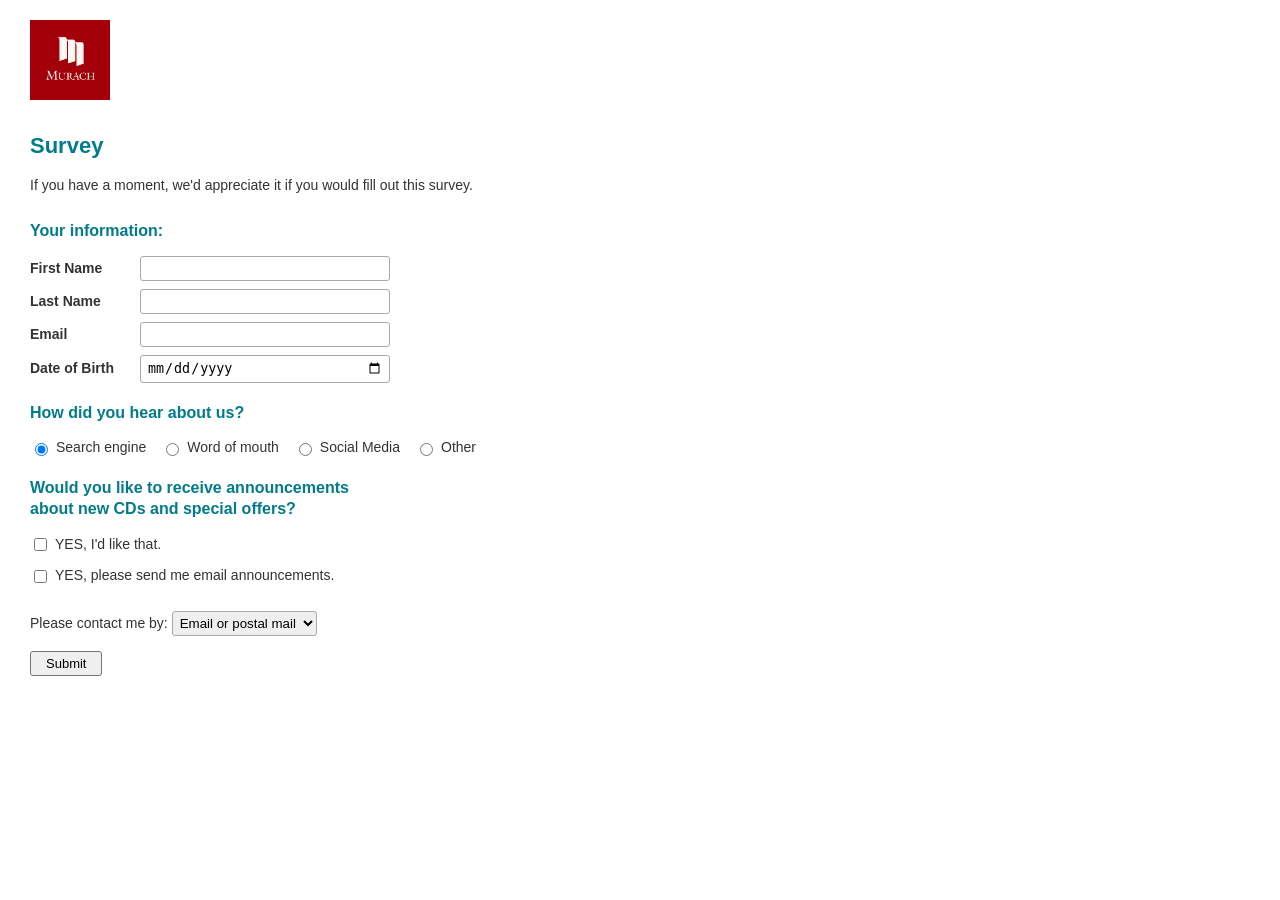
==== index.html @ 43de8ee8 "feat: email list survey app (JSP/Servlet) with Docker deploy for Render" ====
<!DOCTYPE html>
<html lang="en">
<head>
    <meta charset="UTF-8">
    <meta name="viewport" content="width=device-width, initial-scale=1.0">
    <title>Murach Survey</title>
    <link rel="stylesheet" href="main.css">
</head>
<body>
    <main class="survey-container">
        <header>
            <!-- Đã cập nhật đường dẫn ảnh vào thư mục image -->
            <img src="image/images.png" alt="Murach Logo" class="logo">
            <h1>Survey</h1>
            <p class="intro-text">If you have a moment, we'd appreciate it if you would fill out this survey.</p>
        </header>

        <form action="emailList" method="POST">

            <section class="form-section">
                <h2>Your information:</h2>

                <div class="input-group">
                    <label for="firstName">First Name</label>
                    <input type="text" id="firstName" name="firstName" required>
                </div>
                <div class="input-group">
                    <label for="lastName">Last Name</label>
                    <input type="text" id="lastName" name="lastName" required>
                </div>
                <div class="input-group">
                    <label for="email">Email</label>
                    <input type="email" id="email" name="email" required>
                </div>
                <div class="input-group">
                    <label for="dob">Date of Birth</label>
                    <input type="date" id="dob" name="dob">
                </div>
            </section>

            <section class="form-section">
                <h2>How did you hear about us?</h2>
                <div class="radio-group">
                    <label><input type="radio" name="hearAbout" value="search" checked> Search engine</label>
                    <label><input type="radio" name="hearAbout" value="word"> Word of mouth</label>
                    <label><input type="radio" name="hearAbout" value="social"> Social Media</label>
                    <label><input type="radio" name="hearAbout" value="other"> Other</label>
                </div>
            </section>

            <section class="form-section">
                <h2>Would you like to receive announcements<br>about new CDs and special offers?</h2>
                <div class="checkbox-group">
                    <label><input type="checkbox" name="announcements" value="like"> YES, I'd like that.</label>
                    <label><input type="checkbox" name="announcements" value="email_announcements"> YES, please send me email announcements.</label>
                </div>
            </section>

            <section class="contact-method">
                <label for="contactBy">Please contact me by:</label>
                <select name="contactBy" id="contactBy">
                    <option value="email_or_postal">Email or postal mail</option>
                    <option value="email">Email</option>
                    <option value="postal">Postal mail</option>
                </select>
            </section>

            <button type="submit" class="submit-btn">Submit</button>
        </form>
    </main>
</body>
</html>
---- main.css ----
:root {
    --primary-teal: #007c8a;
    --text-dark: #333;
    --border-gray: #a9a9a9;
    --bg-btn: #efefef;
    --bg-btn-hover: #e5e5e5;
}

*, *::before, *::after {
    box-sizing: border-box;
}

body {
    font-family: Arial, sans-serif;
    color: var(--text-dark);
    margin: 20px 30px;
    line-height: 1.4;
}

.survey-container {
    max-width: 800px;
}

.logo {
    height: 80px;
    margin-bottom: 10px;
}

header h1 {
    color: var(--primary-teal);
    font-size: 22px;
    margin-bottom: 10px;
}

.intro-text {
    font-size: 14px;
    margin-bottom: 25px;
}

.form-section {
    margin-bottom: 20px;
}

.form-section h2 {
    color: var(--primary-teal);
    font-size: 16px;
    margin-bottom: 15px;
    line-height: 1.3;
}

.input-group {
    display: flex;
    align-items: center;
    margin-bottom: 8px;
}

.input-group label {
    flex: 0 0 110px;
    font-weight: bold;
    font-size: 14px;
}

.input-group input {
    flex: 0 0 250px;
    padding: 4px 6px;
    border: 1px solid var(--border-gray);
    border-radius: 3px;
    transition: border-color 0.3s ease, box-shadow 0.3s ease;
}

.input-group input:focus {
    border-color: var(--primary-teal);
    outline: none;
    box-shadow: 0 0 4px rgba(0, 124, 138, 0.3);
}

.radio-group {
    display: flex;
    gap: 15px;
    font-size: 14px;
    flex-wrap: wrap;
}

.checkbox-group {
    display: flex;
    flex-direction: column;
    gap: 12px;
    font-size: 14px;
}

.radio-group label, .checkbox-group label {
    display: flex;
    align-items: center;
    gap: 5px;
    cursor: pointer;
}

.contact-method {
    font-size: 14px;
    margin-top: 25px;
    margin-bottom: 15px;
}

.contact-method select {
    padding: 3px;
    border: 1px solid var(--border-gray);
    border-radius: 3px;
}

.submit-btn {
    padding: 4px 15px;
    background-color: var(--bg-btn);
    border: 1px solid #767676;
    border-radius: 3px;
    font-size: 13px;
    cursor: pointer;
    transition: background-color 0.2s ease;
}

.submit-btn:hover {
    background-color: var(--bg-btn-hover);
}

/* Trang kết quả sau khi submit */
.result-row {
    display: flex;
    margin-bottom: 12px;
    font-size: 15px;
    align-items: baseline;
}
.result-row label {
    flex: 0 0 160px; /* Giữ độ rộng nhãn cố định để thẳng hàng */
    font-weight: bold;
    color: var(--primary-teal, #007c8a);
}
.result-row span {
    flex: 1;
    color: #333;
}
.announcement-list {
    margin: 0;
    padding-left: 20px;
}
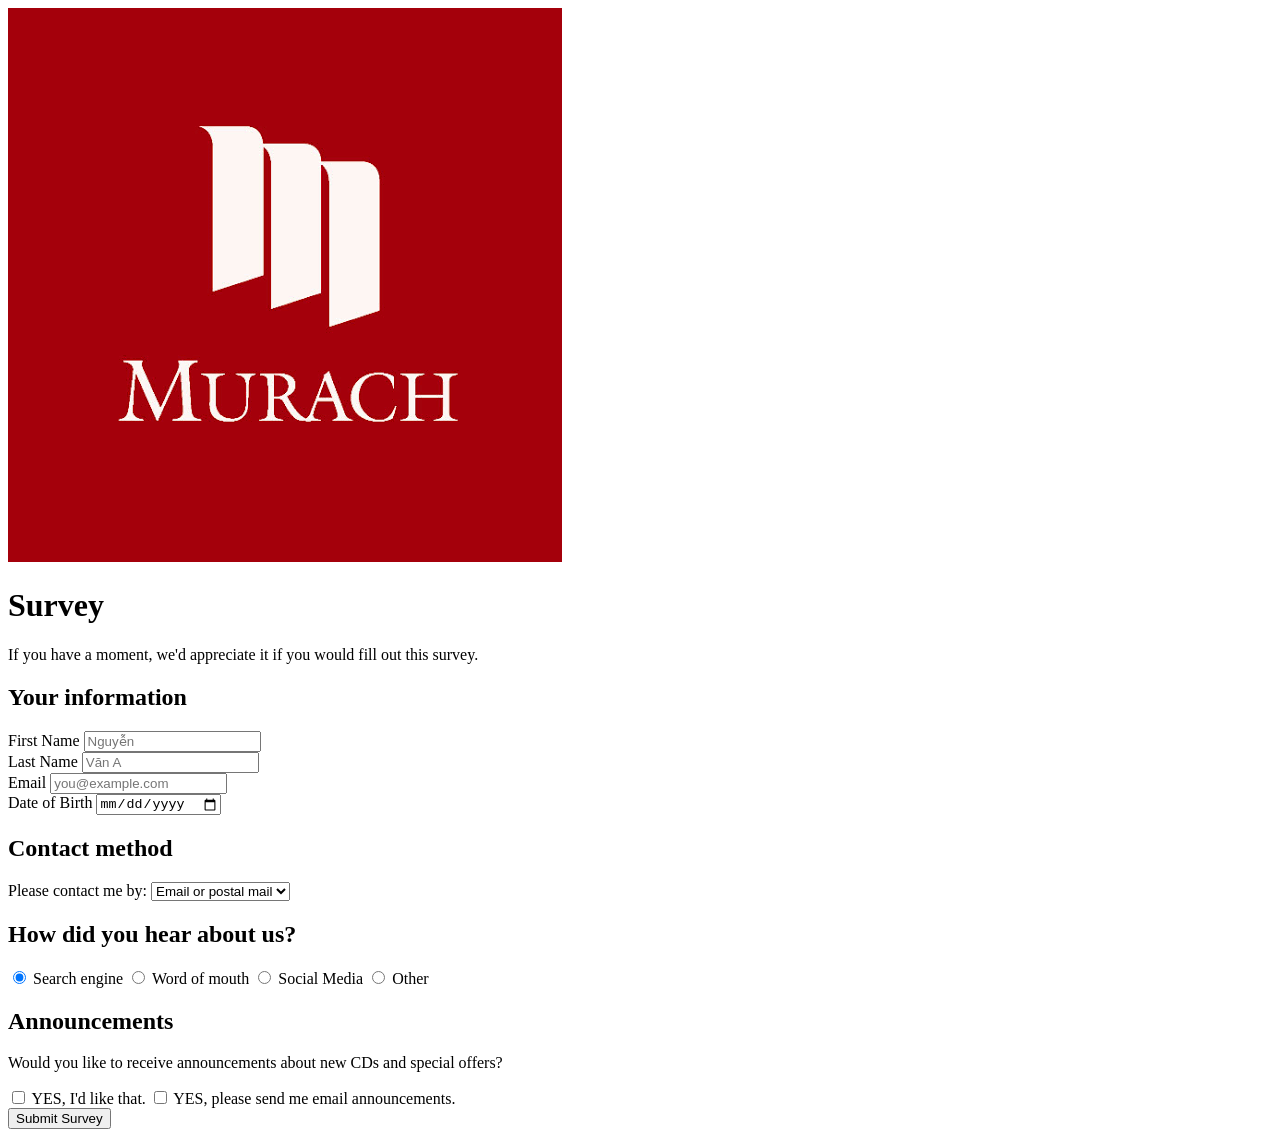
==== commit 0cc631b2: "style: redesign survey form with two-column card layout" ====
--- a/index.html
+++ b/index.html
@@ -4,68 +4,84 @@
     <meta charset="UTF-8">
     <meta name="viewport" content="width=device-width, initial-scale=1.0">
     <title>Murach Survey</title>
-    <link rel="stylesheet" href="main.css">
+    <link rel="stylesheet" href="styles/main.css">
 </head>
 <body>
     <main class="survey-container">
-        <header>
-            <!-- Đã cập nhật đường dẫn ảnh vào thư mục image -->
+
+        <header class="hero">
             <img src="image/images.png" alt="Murach Logo" class="logo">
-            <h1>Survey</h1>
-            <p class="intro-text">If you have a moment, we'd appreciate it if you would fill out this survey.</p>
+            <div class="hero-text">
+                <h1>Survey</h1>
+                <p class="intro-text">If you have a moment, we'd appreciate it if you would fill out this survey.</p>
+            </div>
         </header>
 
-        <form action="emailList" method="POST">
+        <form action="emailList" method="POST" class="survey-card">
 
-            <section class="form-section">
-                <h2>Your information:</h2>
+            <div class="form-grid">
 
-                <div class="input-group">
-                    <label for="firstName">First Name</label>
-                    <input type="text" id="firstName" name="firstName" required>
+                <div class="col">
+                    <section class="form-section">
+                        <h2>Your information</h2>
+
+                        <div class="input-group">
+                            <label for="firstName">First Name</label>
+                            <input type="text" id="firstName" name="firstName" placeholder="Nguyễn" required>
+                        </div>
+                        <div class="input-group">
+                            <label for="lastName">Last Name</label>
+                            <input type="text" id="lastName" name="lastName" placeholder="Văn A" required>
+                        </div>
+                        <div class="input-group">
+                            <label for="email">Email</label>
+                            <input type="email" id="email" name="email" placeholder="you@example.com" required>
+                        </div>
+                        <div class="input-group">
+                            <label for="dob">Date of Birth</label>
+                            <input type="date" id="dob" name="dob">
+                        </div>
+                    </section>
+
+                    <section class="form-section">
+                        <h2>Contact method</h2>
+                        <div class="contact-method">
+                            <label for="contactBy">Please contact me by:</label>
+                            <select name="contactBy" id="contactBy">
+                                <option value="email_or_postal">Email or postal mail</option>
+                                <option value="email">Email</option>
+                                <option value="postal">Postal mail</option>
+                            </select>
+                        </div>
+                    </section>
                 </div>
-                <div class="input-group">
-                    <label for="lastName">Last Name</label>
-                    <input type="text" id="lastName" name="lastName" required>
+
+                <div class="col">
+                    <section class="form-section">
+                        <h2>How did you hear about us?</h2>
+                        <div class="radio-group">
+                            <label><input type="radio" name="hearAbout" value="search" checked> Search engine</label>
+                            <label><input type="radio" name="hearAbout" value="word"> Word of mouth</label>
+                            <label><input type="radio" name="hearAbout" value="social"> Social Media</label>
+                            <label><input type="radio" name="hearAbout" value="other"> Other</label>
+                        </div>
+                    </section>
+
+                    <section class="form-section">
+                        <h2>Announcements</h2>
+                        <p class="section-hint">Would you like to receive announcements about new CDs and special offers?</p>
+                        <div class="checkbox-group">
+                            <label><input type="checkbox" name="announcements" value="like"> YES, I'd like that.</label>
+                            <label><input type="checkbox" name="announcements" value="email_announcements"> YES, please send me email announcements.</label>
+                        </div>
+                    </section>
                 </div>
-                <div class="input-group">
-                    <label for="email">Email</label>
-                    <input type="email" id="email" name="email" required>
-                </div>
-                <div class="input-group">
-                    <label for="dob">Date of Birth</label>
-                    <input type="date" id="dob" name="dob">
-                </div>
-            </section>
 
-            <section class="form-section">
-                <h2>How did you hear about us?</h2>
-                <div class="radio-group">
-                    <label><input type="radio" name="hearAbout" value="search" checked> Search engine</label>
-                    <label><input type="radio" name="hearAbout" value="word"> Word of mouth</label>
-                    <label><input type="radio" name="hearAbout" value="social"> Social Media</label>
-                    <label><input type="radio" name="hearAbout" value="other"> Other</label>
-                </div>
-            </section>
+            </div>
 
-            <section class="form-section">
-                <h2>Would you like to receive announcements<br>about new CDs and special offers?</h2>
-                <div class="checkbox-group">
-                    <label><input type="checkbox" name="announcements" value="like"> YES, I'd like that.</label>
-                    <label><input type="checkbox" name="announcements" value="email_announcements"> YES, please send me email announcements.</label>
-                </div>
-            </section>
-
-            <section class="contact-method">
-                <label for="contactBy">Please contact me by:</label>
-                <select name="contactBy" id="contactBy">
-                    <option value="email_or_postal">Email or postal mail</option>
-                    <option value="email">Email</option>
-                    <option value="postal">Postal mail</option>
-                </select>
-            </section>
-
-            <button type="submit" class="submit-btn">Submit</button>
+            <div class="submit-row">
+                <button type="submit" class="submit-btn">Submit Survey</button>
+            </div>
         </form>
     </main>
 </body>
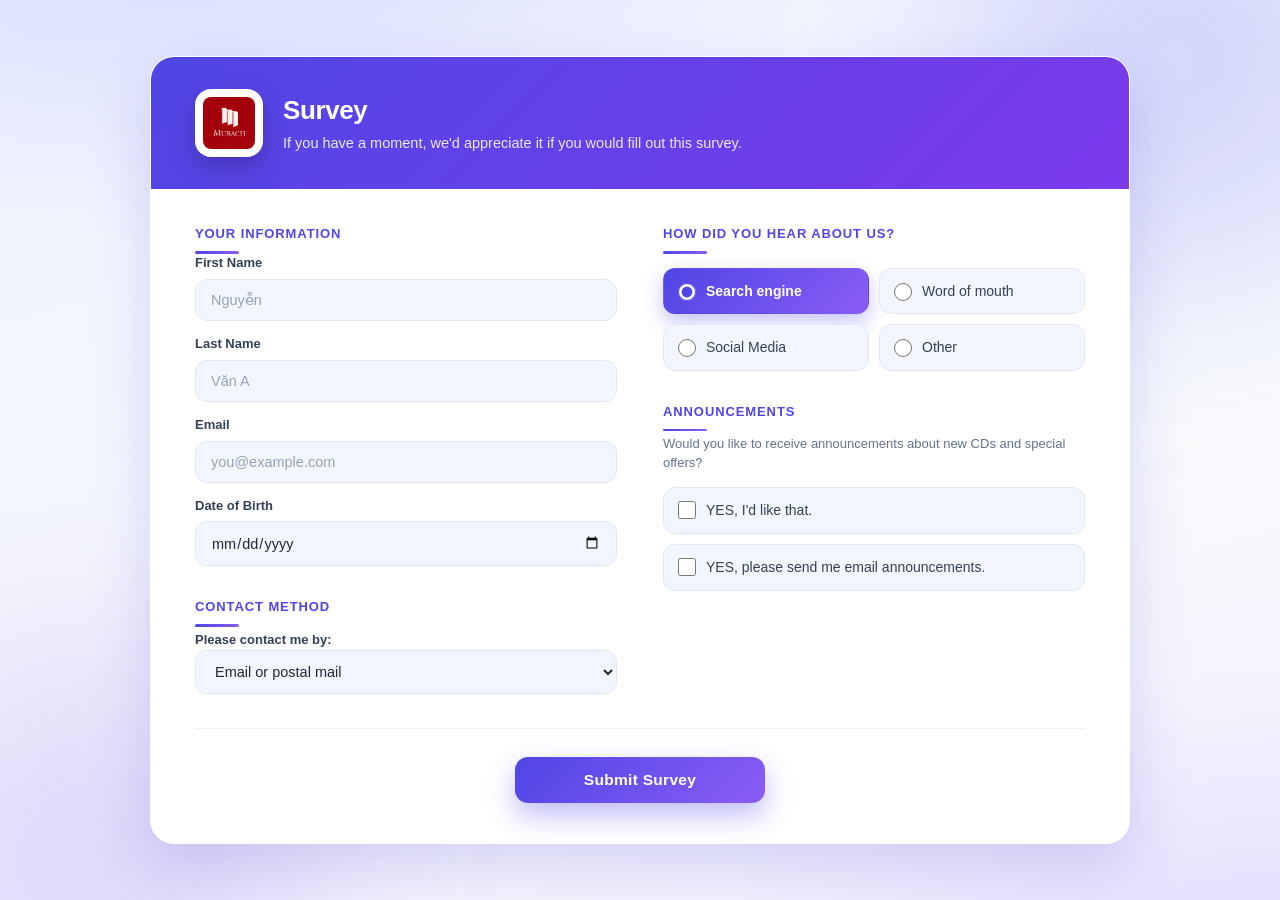
==== commit 28147baa: "style: indigo/violet theme polish with cohesive results page - New indigo palette (--primary #4f46e5" ====
--- a/index.html
+++ b/index.html
@@ -4,85 +4,88 @@
     <meta charset="UTF-8">
     <meta name="viewport" content="width=device-width, initial-scale=1.0">
     <title>Murach Survey</title>
-    <link rel="stylesheet" href="styles/main.css">
+    <link rel="stylesheet" href="styles/main.css?v=4">
 </head>
 <body>
     <main class="survey-container">
 
-        <header class="hero">
-            <img src="image/images.png" alt="Murach Logo" class="logo">
-            <div class="hero-text">
-                <h1>Survey</h1>
-                <p class="intro-text">If you have a moment, we'd appreciate it if you would fill out this survey.</p>
-            </div>
-        </header>
+        <div class="survey-card">
 
-        <form action="emailList" method="POST" class="survey-card">
+            <header class="hero">
+                <img src="image/images.png" alt="Murach Logo" class="logo">
+                <div class="hero-text">
+                    <h1>Survey</h1>
+                    <p class="intro-text">If you have a moment, we'd appreciate it if you would fill out this survey.</p>
+                </div>
+            </header>
 
-            <div class="form-grid">
+            <form action="emailList" method="POST" class="form-body">
 
-                <div class="col">
-                    <section class="form-section">
-                        <h2>Your information</h2>
+                <div class="form-grid">
 
-                        <div class="input-group">
-                            <label for="firstName">First Name</label>
-                            <input type="text" id="firstName" name="firstName" placeholder="Nguyễn" required>
-                        </div>
-                        <div class="input-group">
-                            <label for="lastName">Last Name</label>
-                            <input type="text" id="lastName" name="lastName" placeholder="Văn A" required>
-                        </div>
-                        <div class="input-group">
-                            <label for="email">Email</label>
-                            <input type="email" id="email" name="email" placeholder="you@example.com" required>
-                        </div>
-                        <div class="input-group">
-                            <label for="dob">Date of Birth</label>
-                            <input type="date" id="dob" name="dob">
-                        </div>
-                    </section>
+                    <div class="col">
+                        <section class="form-section">
+                            <h2>Your information</h2>
 
-                    <section class="form-section">
-                        <h2>Contact method</h2>
-                        <div class="contact-method">
-                            <label for="contactBy">Please contact me by:</label>
-                            <select name="contactBy" id="contactBy">
-                                <option value="email_or_postal">Email or postal mail</option>
-                                <option value="email">Email</option>
-                                <option value="postal">Postal mail</option>
-                            </select>
-                        </div>
-                    </section>
+                            <div class="input-group">
+                                <label for="firstName">First Name</label>
+                                <input type="text" id="firstName" name="firstName" placeholder="Nguyễn" required>
+                            </div>
+                            <div class="input-group">
+                                <label for="lastName">Last Name</label>
+                                <input type="text" id="lastName" name="lastName" placeholder="Văn A" required>
+                            </div>
+                            <div class="input-group">
+                                <label for="email">Email</label>
+                                <input type="email" id="email" name="email" placeholder="you@example.com" required>
+                            </div>
+                            <div class="input-group">
+                                <label for="dob">Date of Birth</label>
+                                <input type="date" id="dob" name="dob">
+                            </div>
+                        </section>
+
+                        <section class="form-section">
+                            <h2>Contact method</h2>
+                            <div class="contact-method">
+                                <label for="contactBy">Please contact me by:</label>
+                                <select name="contactBy" id="contactBy">
+                                    <option value="email_or_postal">Email or postal mail</option>
+                                    <option value="email">Email</option>
+                                    <option value="postal">Postal mail</option>
+                                </select>
+                            </div>
+                        </section>
+                    </div>
+
+                    <div class="col">
+                        <section class="form-section">
+                            <h2>How did you hear about us?</h2>
+                            <div class="radio-group">
+                                <label><input type="radio" name="hearAbout" value="search" checked> Search engine</label>
+                                <label><input type="radio" name="hearAbout" value="word"> Word of mouth</label>
+                                <label><input type="radio" name="hearAbout" value="social"> Social Media</label>
+                                <label><input type="radio" name="hearAbout" value="other"> Other</label>
+                            </div>
+                        </section>
+
+                        <section class="form-section">
+                            <h2>Announcements</h2>
+                            <p class="section-hint">Would you like to receive announcements about new CDs and special offers?</p>
+                            <div class="checkbox-group">
+                                <label><input type="checkbox" name="announcements" value="like"> YES, I'd like that.</label>
+                                <label><input type="checkbox" name="announcements" value="email_announcements"> YES, please send me email announcements.</label>
+                            </div>
+                        </section>
+                    </div>
+
                 </div>
 
-                <div class="col">
-                    <section class="form-section">
-                        <h2>How did you hear about us?</h2>
-                        <div class="radio-group">
-                            <label><input type="radio" name="hearAbout" value="search" checked> Search engine</label>
-                            <label><input type="radio" name="hearAbout" value="word"> Word of mouth</label>
-                            <label><input type="radio" name="hearAbout" value="social"> Social Media</label>
-                            <label><input type="radio" name="hearAbout" value="other"> Other</label>
-                        </div>
-                    </section>
-
-                    <section class="form-section">
-                        <h2>Announcements</h2>
-                        <p class="section-hint">Would you like to receive announcements about new CDs and special offers?</p>
-                        <div class="checkbox-group">
-                            <label><input type="checkbox" name="announcements" value="like"> YES, I'd like that.</label>
-                            <label><input type="checkbox" name="announcements" value="email_announcements"> YES, please send me email announcements.</label>
-                        </div>
-                    </section>
+                <div class="submit-row">
+                    <button type="submit" class="submit-btn">Submit Survey</button>
                 </div>
-
-            </div>
-
-            <div class="submit-row">
-                <button type="submit" class="submit-btn">Submit Survey</button>
-            </div>
-        </form>
+            </form>
+        </div>
     </main>
 </body>
 </html>
--- a/styles/main.css
+++ b/styles/main.css
@@ -0,0 +1,359 @@
+:root {
+    --primary: #4f46e5;
+    --primary-dark: #4338ca;
+    --accent: #8b5cf6;
+    --text: #1e293b;
+    --subtext: #64748b;
+    --border: #e2e8f0;
+    --card: #ffffff;
+    --soft: #f4f6ff;
+    --shadow: 0 24px 60px rgba(67, 56, 202, 0.18);
+    --radius-lg: 24px;
+}
+
+*, *::before, *::after {
+    box-sizing: border-box;
+    margin: 0;
+    padding: 0;
+}
+
+body {
+    font-family: 'Segoe UI', Arial, sans-serif;
+    color: var(--text);
+    line-height: 1.45;
+    min-height: 100svh;
+    display: flex;
+    padding: 48px 20px;
+    background:
+        radial-gradient(1100px 560px at 15% -10%, rgba(99, 102, 241, 0.16), transparent 60%),
+        radial-gradient(1000px 540px at 100% 110%, rgba(139, 92, 246, 0.14), transparent 60%),
+        linear-gradient(165deg, #eef2ff 0%, #f8fafc 60%, #f1f0fe 100%);
+}
+
+body::before,
+body::after {
+    content: '';
+    position: fixed;
+    border-radius: 50%;
+    filter: blur(100px);
+    z-index: 0;
+    pointer-events: none;
+}
+
+body::before {
+    width: 430px;
+    height: 430px;
+    background: rgba(99, 102, 241, 0.22);
+    top: -150px;
+    right: -110px;
+}
+
+body::after {
+    width: 420px;
+    height: 420px;
+    background: rgba(139, 92, 246, 0.20);
+    bottom: -150px;
+    left: -120px;
+}
+
+/* ===== Card center ===== */
+.survey-container {
+    margin: auto;
+    width: 100%;
+    max-width: 980px;
+    position: relative;
+    z-index: 1;
+}
+
+.survey-card {
+    background: var(--card);
+    border-radius: var(--radius-lg);
+    overflow: hidden;
+    box-shadow: var(--shadow);
+    border: 1px solid rgba(255, 255, 255, 0.7);
+    animation: rise 0.5s ease both;
+}
+
+@keyframes rise {
+    from { opacity: 0; transform: translateY(18px); }
+    to   { opacity: 1; transform: none; }
+}
+
+/* ===== Hero band ===== */
+.hero {
+    display: flex;
+    align-items: center;
+    gap: 20px;
+    padding: 32px 44px;
+    background: linear-gradient(135deg, #4f46e5 0%, #7c3aed 100%);
+    color: #fff;
+}
+
+.logo {
+    height: 68px;
+    width: 68px;
+    object-fit: cover;
+    border-radius: 16px;
+    background: #fff;
+    padding: 8px;
+    box-shadow: 0 10px 24px rgba(0, 0, 0, 0.22);
+}
+
+.hero h1 {
+    font-size: 26px;
+    font-weight: 800;
+    letter-spacing: -0.4px;
+    margin-bottom: 3px;
+}
+
+.intro-text {
+    font-size: 14.5px;
+    color: rgba(255, 255, 255, 0.88);
+}
+
+/* ===== Form body ===== */
+.form-body {
+    padding: 36px 44px 40px;
+}
+
+.form-grid {
+    display: grid;
+    grid-template-columns: 1fr 1fr;
+    gap: 46px;
+}
+
+.col {
+    display: flex;
+    flex-direction: column;
+    gap: 32px;
+    min-width: 0;
+}
+
+/* ===== Sections ===== */
+.form-section h2 {
+    font-size: 13px;
+    font-weight: 700;
+    text-transform: uppercase;
+    letter-spacing: 0.9px;
+    color: var(--primary);
+    padding-bottom: 10px;
+    position: relative;
+}
+
+.form-section h2::after {
+    content: '';
+    position: absolute;
+    left: 0;
+    bottom: 0;
+    width: 44px;
+    height: 2.5px;
+    background: linear-gradient(90deg, var(--primary), var(--accent));
+    border-radius: 3px;
+}
+
+.section-hint {
+    font-size: 13px;
+    color: var(--subtext);
+    margin: 4px 0 14px;
+}
+
+/* ===== Inputs ===== */
+.input-group {
+    display: flex;
+    flex-direction: column;
+    margin-bottom: 14px;
+}
+
+.input-group:last-child {
+    margin-bottom: 0;
+}
+
+.input-group label,
+.contact-method label {
+    font-size: 13px;
+    font-weight: 600;
+    color: #334155;
+    margin-bottom: 6px;
+}
+
+.input-group input,
+.contact-method select {
+    width: 100%;
+    padding: 12px 15px;
+    font-size: 14.5px;
+    font-family: inherit;
+    color: var(--text);
+    background: var(--soft);
+    border: 1.5px solid var(--border);
+    border-radius: 12px;
+    transition: border-color 0.2s ease, box-shadow 0.2s ease, background 0.2s ease;
+}
+
+.input-group input::placeholder {
+    color: #94a3b8;
+}
+
+.input-group input:focus,
+.contact-method select:focus {
+    outline: none;
+    border-color: var(--primary);
+    background: #fff;
+    box-shadow: 0 0 0 3.5px rgba(79, 70, 229, 0.14);
+}
+
+input[type="date"] {
+    color-scheme: light;
+}
+
+/* ===== Radio & checkbox chips ===== */
+.radio-group {
+    display: grid;
+    grid-template-columns: repeat(2, 1fr);
+    gap: 10px;
+    margin-top: 14px;
+}
+
+.radio-group label,
+.checkbox-group label {
+    display: flex;
+    align-items: center;
+    gap: 10px;
+    padding: 12px 14px;
+    font-size: 14px;
+    font-weight: 500;
+    color: #334155;
+    background: var(--soft);
+    border: 1.5px solid var(--border);
+    border-radius: 12px;
+    cursor: pointer;
+    transition: border-color 0.15s ease, background 0.15s ease,
+                transform 0.15s ease, box-shadow 0.15s ease, color 0.15s ease;
+}
+
+.radio-group label:hover,
+.checkbox-group label:hover {
+    border-color: var(--primary);
+    transform: translateY(-1px);
+}
+
+.radio-group label:has(input:checked),
+.checkbox-group label:has(input:checked) {
+    background: linear-gradient(135deg, var(--primary), var(--accent));
+    border-color: transparent;
+    color: #fff;
+    font-weight: 700;
+    box-shadow: 0 8px 20px rgba(79, 70, 229, 0.32);
+}
+
+.checkbox-group {
+    display: flex;
+    flex-direction: column;
+    gap: 10px;
+    margin-top: 14px;
+}
+
+.checkbox-group label {
+    line-height: 1.5;
+    align-items: flex-start;
+}
+
+input[type="radio"],
+input[type="checkbox"] {
+    width: 18px;
+    height: 18px;
+    flex-shrink: 0;
+    accent-color: var(--primary);
+    cursor: pointer;
+    margin-top: 1px;
+}
+
+/* ===== Submit ===== */
+.submit-row {
+    margin-top: 34px;
+    padding-top: 28px;
+    border-top: 1px solid #eef2f7;
+    display: flex;
+    justify-content: center;
+}
+
+.submit-btn {
+    min-width: 250px;
+    padding: 14px 42px;
+    font-size: 15.5px;
+    font-weight: 700;
+    font-family: inherit;
+    letter-spacing: 0.3px;
+    color: #fff;
+    background: linear-gradient(135deg, var(--primary) 0%, var(--accent) 100%);
+    border: none;
+    border-radius: 13px;
+    cursor: pointer;
+    box-shadow: 0 12px 28px rgba(79, 70, 229, 0.36);
+    transition: transform 0.15s ease, box-shadow 0.15s ease, filter 0.15s ease;
+}
+
+.submit-btn:hover {
+    transform: translateY(-2px);
+    box-shadow: 0 16px 34px rgba(79, 70, 229, 0.44);
+    filter: brightness(1.06);
+}
+
+.submit-btn:active {
+    transform: translateY(0);
+    box-shadow: 0 6px 16px rgba(79, 70, 229, 0.28);
+}
+
+/* ===== Result page (thanks.jsp) ===== */
+.result-row {
+    display: flex;
+    margin-bottom: 14px;
+    font-size: 15px;
+    align-items: baseline;
+}
+
+.result-row label {
+    flex: 0 0 180px;
+    font-weight: 700;
+    color: var(--primary-dark);
+}
+
+.result-row span {
+    flex: 1;
+    color: #334155;
+}
+
+.announcement-list {
+    margin: 0;
+    padding-left: 20px;
+}
+
+/* ===== Responsive ===== */
+@media (max-width: 760px) {
+    body {
+        padding: 24px 12px;
+    }
+
+    .hero {
+        flex-direction: column;
+        text-align: center;
+        padding: 28px 20px;
+    }
+
+    .form-body {
+        padding: 26px 20px;
+    }
+
+    .form-grid {
+        grid-template-columns: 1fr;
+        gap: 30px;
+    }
+
+    .radio-group {
+        grid-template-columns: 1fr;
+    }
+
+    .submit-btn {
+        width: 100%;
+        min-width: 0;
+    }
+}
